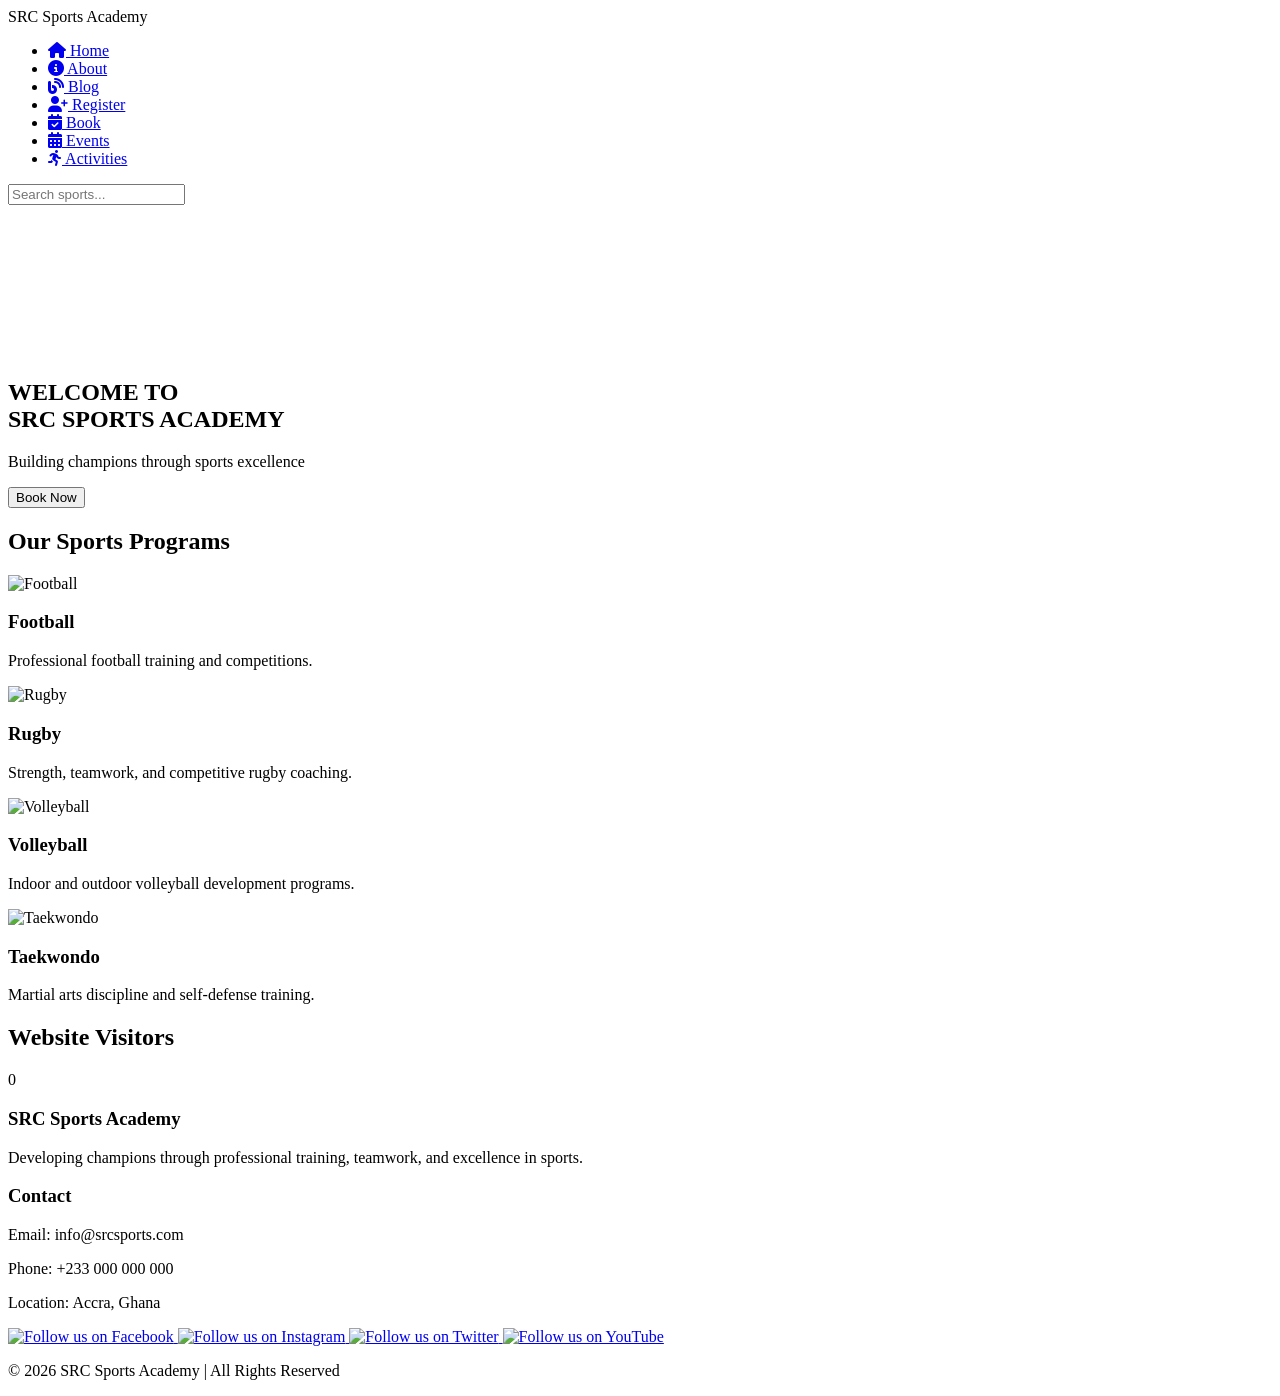
==== index.html @ ccc0e5b8 "Add files via upload" ====
<!DOCTYPE html>
<html lang="en">
<head>
    <meta charset="UTF-8">
    <meta name="viewport" content="width=device-width, initial-scale=1.0">
    <title>SRC Sports Academy</title>

    <!-- External CSS -->
   <link rel="stylesheet" href="../css/style.css">
   <script src="../js/Javascript.js"></script>
   <link rel="stylesheet" href="https://cdnjs.cloudflare.com/ajax/libs/font-awesome/6.5.1/css/all.min.css">
</head>
<body>

    <!-- NAVBAR -->
    <header>
        <nav class="navbar">
            <div class="logo">
                SRC Sports Academy
            </div>
            <ul class="nav-links" id="navLinks">
                <li><a href="index.html"><i class="fas fa-home"></i> Home</a></li>
                <li><a href="about.html"><i class="fas fa-info-circle"></i> About</a></li>
                <li><a href="blog.html"><i class="fas fa-blog"></i> Blog</a></li>
                <li><a href="register.html"><i class="fas fa-user-plus"></i> Register</a></li>
                <li><a href="book.html"><i class="fas fa-calendar-check"></i> Book</a></li>
                <li><a href="events.html"><i class="fas fa-calendar-alt"></i> Events</a></li>
                <li><a href="activities.html"><i class="fas fa-running"></i> Activities</a></li>
            </ul>
            <div class="search-box">
                <input type="text" id="searchInput" placeholder="Search sports...">
            </div>
        </nav>
    </header>
    
    <!-- HERO SECTION -->
    <section class="hero">
         <video autoplay muted loop class="hero-video">
        <source src="../images/sports-bg.mp4" type="video/mp4">
        Your browser does not support the video tag.
         </video>

         <!-- OVERLAY -->
         <div class="overlay"></div>

        <h1>
            WELCOME TO <br> SRC SPORTS ACADEMY
        </h1>
        <p>Building champions through sports excellence</p>
        <button>Book Now</button>
    </section>
<section class="sports-section">
    <h2 class="section-title">Our Sports Programs</h2>
    <div class="sports-container">
        <!-- CARD 1 -->
        <div class="sport-card">
            <img src="../images/football.jpg" alt="Football">
            <h3>Football</h3>
            <p>Professional football training and competitions.</p>
        </div>
        <!-- CARD 2 -->
        <div class="sport-card">
            <img src="../images/rugby.jpg" alt="Rugby">
            <h3>Rugby</h3>
            <p>Strength, teamwork, and competitive rugby coaching.</p>
        </div>
        <!-- CARD 3 -->
        <div class="sport-card">
            <img src="../images/volleyball.jpg" alt="Volleyball">
            <h3>Volleyball</h3>
            <p>Indoor and outdoor volleyball development programs.</p>
        </div>
        <!-- CARD 4 -->
        <div class="sport-card">
            <img src="../images/taekwondo.jpg" alt="Taekwondo">
            <h3>Taekwondo</h3>
            <p>Martial arts discipline and self-defense training.</p>
        </div>
    </div>
</section>

<section class="visitor-section">
    <h2>Website Visitors</h2>
    <p id="visitorCount">0</p>
</section>

    <!-- FOOTER -->
    <footer class="footer">
    <div class="footer-container">

        <!-- About -->
        <div class="footer-section">
            <h3>SRC Sports Academy</h3>
            <p>Developing champions through professional training, teamwork, and excellence in sports.</p>
        </div>

        <!-- Contact -->
        <div class="footer-section">
            <h3>Contact</h3>
            <p>Email: info@srcsports.com</p>
            <p>Phone: +233 000 000 000</p>
            <p>Location:  Accra, Ghana</p>
        </div>

    </div>
<div class="social-icons">
    <a href="#">
        <img src="../images/facebook.jpg" alt="Follow us on Facebook">
    </a>
    <a href="#">
        <img src="../images/instagram.jpg" alt="Follow us on Instagram">
    </a>
    <a href="#">
        <img src="../images/twitter.jpg" alt="Follow us on Twitter">
    </a>
    <a href="#">
        <img src="../images/youtube.jpg" alt="Follow us on YouTube">
    </a>
</div>
    <div class="footer-bottom">
        <p>© 2026 SRC Sports Academy | All Rights Reserved</p>
    </div>

</footer>
<script src="../js/script.js"></script>       
</html>
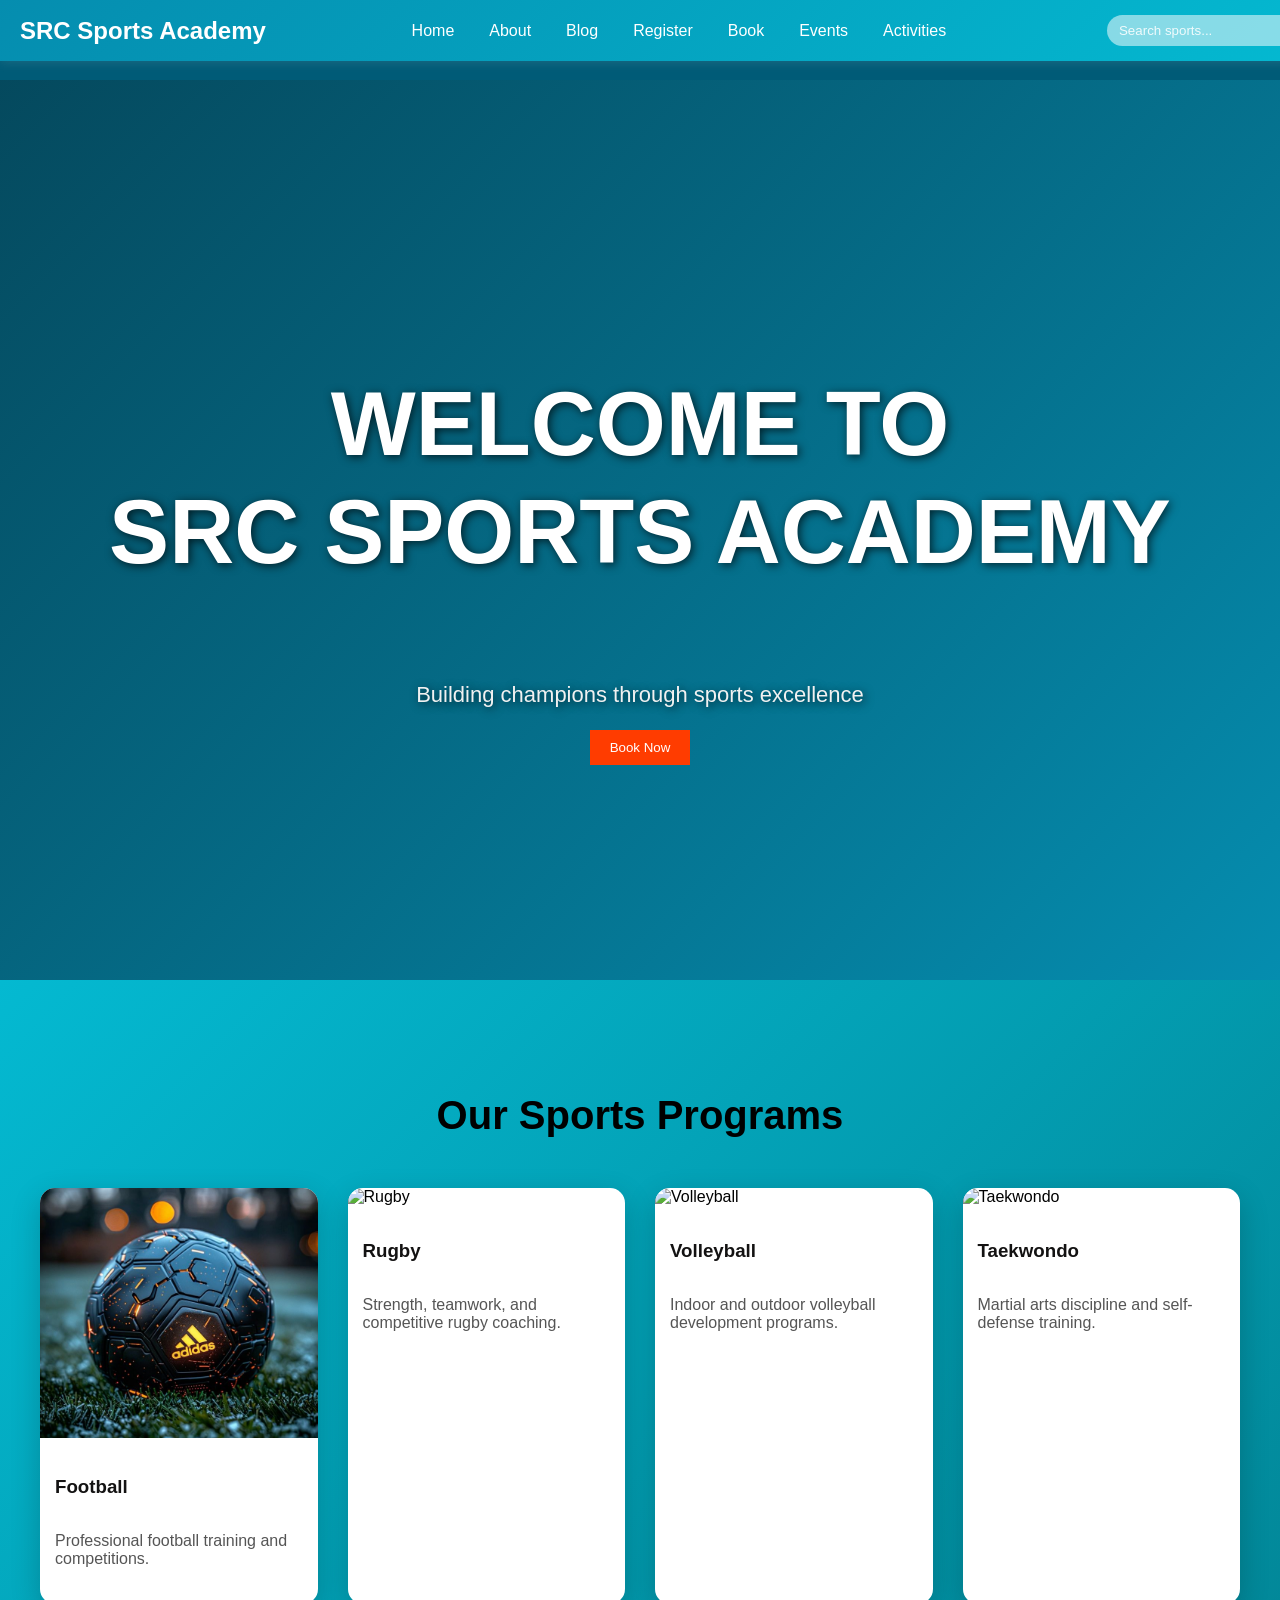
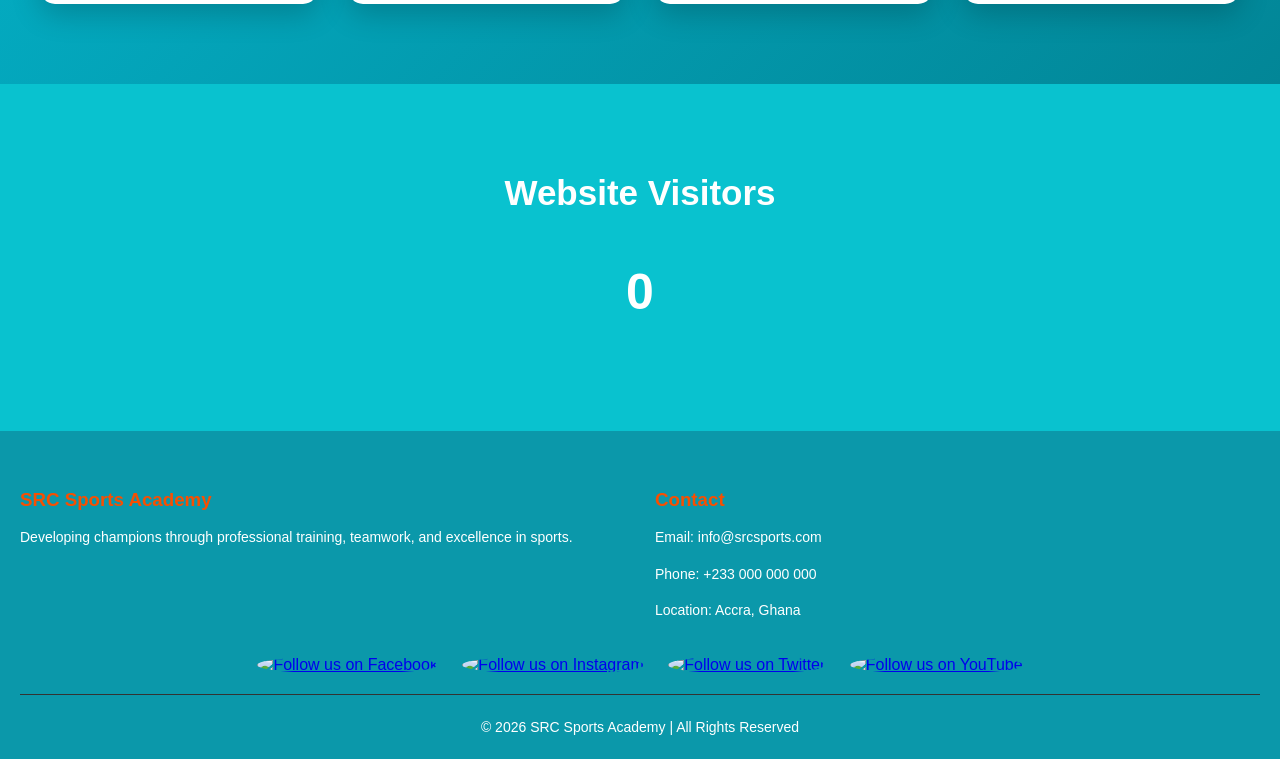
==== commit 0b4977d5: "Update index.html" ====
--- a/index.html
+++ b/index.html
@@ -8,7 +8,7 @@
     <!-- External CSS -->
    <link rel="stylesheet" href="../css/style.css">
    <script src="../js/Javascript.js"></script>
-   <link rel="stylesheet" href="https://cdnjs.cloudflare.com/ajax/libs/font-awesome/6.5.1/css/all.min.css">
+   <link rel="stylesheet" href="style.css">
 </head>
 <body>
 
@@ -54,7 +54,7 @@
     <div class="sports-container">
         <!-- CARD 1 -->
         <div class="sport-card">
-            <img src="../images/football.jpg" alt="Football">
+            <img src="football.jpg" alt="Football">
             <h3>Football</h3>
             <p>Professional football training and competitions.</p>
         </div>
@@ -123,4 +123,4 @@
 
 </footer>
 <script src="../js/script.js"></script>       
-</html> +</html> 
--- a/style.css
+++ b/style.css
@@ -0,0 +1,859 @@
+body {
+    margin: 0;
+    font-family: Arial, sans-serif;
+    background: #005b77;
+    padding-top: 80px; /* for fixed navbar */
+}
+
+/* HERO TEXT */
+.hero h1 {
+    color: white;          /* text color */
+    font-size: 90px;       /* make text big */
+    font-weight: 800;        /* bold text */
+    text-align: center;
+    position: relative;
+    z-index: 2;
+    line-height: 1.2;
+    text-shadow: 2px 2px 10px rgba(0,0,0,0.7);
+}
+
+.hero p {
+    color: #f1f1f1;
+    font-size: 22px;
+    text-align: center;
+    position: relative;
+    z-index: 2;
+    text-shadow: 2px 2px 10px rgba(0,0,0,0.7);
+}
+.hero {
+    display: flex;
+    flex-direction: column;
+    justify-content: center;
+    align-items: center;
+}
+
+/* NAVBAR */
+.navbar {
+    display: flex;
+    justify-content: space-between;
+    align-items: center;
+    background: linear-gradient(135deg, #058daf, #04b9d1);
+    color: white;
+    padding: 15px 20px;
+    position: fixed;
+    width: 100%;
+    top: 0;
+    z-index: 1000;
+    box-shadow: 0 2px 10px rgba(247, 242, 242, 0.1);
+}
+
+.logo {
+    font-size: 24px;
+    font-weight: bold;
+}
+
+.nav-links {
+    display: flex;
+    list-style: none;
+    margin: 0;
+    padding: 0;
+}
+
+.nav-links li {
+    margin: 0 15px;
+}
+
+.nav-links li a {
+    color: white;
+    text-decoration: none;
+    transition: 0.3s;
+}
+
+.nav-links li a:hover {
+    color: #ffdd00;
+}
+
+.nav-links li a i {
+    margin-right: 5px;
+}
+
+.search-box {
+    margin-left: 20px;
+}
+
+.search-box input {
+    padding: 8px 12px;
+    border: none;
+    border-radius: 20px;
+    outline: none;
+    background: rgba(255, 255, 255, 0.521);
+    color: white;
+}
+
+.search-box input::placeholder {
+    color: rgba(255, 255, 255, 0.87);
+}
+
+.hamburger {
+    display: none;
+    font-size: 24px;
+    cursor: pointer;
+}
+
+/* MOBILE */
+@media (max-width: 768px) {
+    .nav-links {
+        display: none;
+        flex-direction: column;
+        position: absolute;
+        top: 100%;
+        left: 0;
+        width: 100%;
+        background: #058daf93;
+        padding: 20px 0;
+    }
+
+    .nav-links.active {
+        display: flex;
+    }
+
+    .nav-links li {
+        margin: 10px 0;
+        text-align: center;
+    }
+
+    .search-box {
+        display: none;
+    }
+
+    .hamburger {
+        display: block;
+    }
+}
+
+button {
+    padding: 10px 20px;
+    border: none;
+    background: rgb(255, 60, 0);
+    color: white;
+    cursor: pointer;
+}
+
+/* FOOTER */
+.footer {
+    background: #0b98aa;
+    color: #fff;
+    padding: 40px 20px 10px;
+}
+
+.footer-container {
+    display: grid;
+    grid-template-columns: repeat(auto-fit, minmax(200px, 1fr));
+    gap: 30px;
+}
+
+.footer-section h3 {
+    margin-bottom: 15px;
+    color: #f74f01;
+}
+
+.footer-section p {
+    font-size: 14px;
+    line-height: 1.6;
+}
+
+.footer-section ul {
+    list-style: none;
+    padding: 0;
+}
+
+.footer-section ul li {
+    margin: 8px 0;
+}
+
+.footer-section ul li a {
+    text-decoration: none;
+    color: #ccc;
+    transition: 0.3s;
+}
+
+.footer-section ul li a:hover {
+    color: #ff4d4d;
+}
+
+.footer-bottom {
+    text-align: center;
+    border-top: 1px solid #333;
+    margin-top: 20px;
+    padding-top: 10px;
+    font-size: 14px;
+}
+
+/* HERO SECTION */
+.hero {
+    position: relative;
+    height: 100vh;
+    overflow: hidden;
+    text-align: center;   
+    background: linear-gradient(135deg, #111a1b46, #058daf);
+}
+
+/* Video */
+.hero-video {
+    position: absolute;
+    top: 50%;
+    left: 50%;
+    width: 100%;
+    height: 100%;
+    object-fit: cover;
+    transform: translate(-50%, -50%);
+    z-index: -1;
+}
+
+/* Overlay Content */
+.hero-content {
+    position: relative;
+    z-index: 1;
+    text-align: center;
+    color: white;
+    top: 50%;
+    transform: translateY(-50%);
+}
+
+.hero-content h1 {
+    font-size: 50px;
+    margin-bottom: 10px;
+}
+
+.hero-content p {
+    font-size: 20px;
+    margin-bottom: 20px;
+}
+
+/* CTA Button */
+.cta-btn {
+    padding: 12px 25px;
+    background: #ff3c3c;
+    color: rgb(255, 255, 255);
+    text-decoration: none;
+    border-radius: 5px;
+    transition: 0.3s;
+}
+
+.cta-btn:hover {
+    background: #e60000;
+}
+
+/* SPORTS SECTION */
+.sports-section {
+    padding: 80px 40px;
+    background: linear-gradient(135deg, #04b9d1, #028697);
+}
+
+.section-title {
+    text-align: center;
+    font-size: 40px;
+    margin-bottom: 50px;
+}
+
+/* GRID */
+.sports-container {
+    display: grid;
+    grid-template-columns: repeat(auto-fit, minmax(250px, 1fr));
+    gap: 30px;
+}
+
+/* CARD */
+.sport-card {
+    background: white;
+    border-radius: 15px;
+    overflow: hidden;
+    box-shadow: 0 10px 30px rgba(0,0,0,0.2);
+    transition: all 0.3s ease;
+}
+
+/* HOVER EFFECT */
+.sport-card:hover {
+    transform: translateY(-15px) scale(1.05);
+    box-shadow: 0 20px 40px rgba(0,0,0,0.3);
+}
+
+/* IMAGE */
+.sport-card img {
+    width: 100%;
+    height: 250px;
+    object-fit: cover;
+}
+
+/* TEXT */
+.sport-card h3 {
+    padding: 15px;
+    color: #131212;
+}
+
+.sport-card p {
+    padding: 0 15px 20px;
+    color: #555;
+}
+
+/* EVENTS */
+.events-section {
+  padding: 80px 40px;
+  background: linear-gradient(135deg, #028697, #04b9d1);
+  color: #fff;
+}
+
+.events-container {
+  display: grid;
+  grid-template-columns: repeat(auto-fit, minmax(280px, 1fr));
+  gap: 30px;
+}
+
+/* CARD */
+.event-card {
+  background: #ffffff;
+  padding: 30px;
+  border-radius: 15px;
+  border-left: 4px solid #ff3c3c;
+  box-shadow: 0 10px 30px rgba(0,0,0,0.2);
+  transition: all 0.3s ease;
+}
+
+.event-card:hover {
+  transform: translateY(-15px) scale(1.05);
+  box-shadow: 0 20px 40px rgba(0,0,0,0.3);
+}
+
+/* TEXT */
+.event-card h3 {
+  margin-bottom: 15px;
+  color: #ff3c3c;
+}
+
+.event-card p {
+  margin-bottom: 10px;
+  color: #000000;
+}
+
+/* BUTTON */
+.event-card button {
+  margin-top: 15px;
+  padding: 10px 20px;
+  border: none;
+  background: #ff3c3c;
+  color: #fff;
+  border-radius: 5px;
+  cursor: pointer;
+  transition: 0.3s;
+}
+
+.event-card button:hover {
+  background: #e60000;
+}
+/* BLOG SECTION */
+.blog-section {
+    padding: 80px 40px;
+    background: linear-gradient(135deg, #f5f5f5, #e0e0e0);
+}
+
+/* GRID */
+.blog-container {
+    display: grid;
+    grid-template-columns: repeat(auto-fit, minmax(300px, 1fr));
+    gap: 30px;
+}
+
+/* CARD */
+.blog-card {
+    background: white;
+    border-radius: 15px;
+    overflow: hidden;
+    box-shadow: 0 10px 30px rgba(0,0,0,0.2);
+    transition: all 0.3s ease;
+}
+
+/* HOVER */
+.blog-card:hover {
+    transform: translateY(-15px) scale(1.05);
+    box-shadow: 0 20px 40px rgba(0,0,0,0.3);
+}
+
+/* IMAGE */
+.blog-card img {
+    width: 100%;
+    height: 220px;
+    object-fit: cover;
+}
+
+/* CONTENT */
+.blog-content {
+    padding: 20px;
+}
+
+.blog-content h3 {
+    margin-bottom: 15px;
+}
+
+.blog-content p {
+    color: #555;
+    margin-bottom: 15px;
+}
+
+/* LINK */
+.blog-content a {
+    text-decoration: none;
+    color: #ff3c3c;
+    font-weight: bold;
+}
+/* REGISTER PAGE */
+.register-section {
+    padding: 120px 20px 80px;
+    background: #04b9d1;
+}
+
+/* CONTAINER */
+.register-container {
+    max-width: 500px;
+    margin: auto;
+    background: rgb(3, 123, 153);
+    padding: 40px;
+    border-radius: 10px;
+    box-shadow: 0 5px 20px rgba(255, 255, 255, 0.979);
+}
+
+/* TITLE */
+.register-container h1 {
+    text-align: center;
+    margin-bottom: 30px;
+}
+
+/* FORM GROUP */
+.form-group {
+    margin-bottom: 20px;
+}
+
+/* LABEL */
+.form-group label {
+    display: block;
+    margin-bottom: 8px;
+    font-weight: bold;
+}
+
+/* INPUT */
+.form-group input,
+.form-group select {
+    width: 100%;
+    padding: 12px;
+    border: 1px solid #ffffff;
+    border-radius: 5px;
+    outline: none;
+}
+
+/* CHECKBOX */
+.checkbox-group {
+    margin-bottom: 20px;
+}
+
+/* BUTTON */
+.register-container button {
+    width: 100%;
+    padding: 12px;
+    border: none;
+    background: #e60000;
+    color: white;
+    font-size: 16px;
+    border-radius: 5px;
+    cursor: pointer;
+    transition: 0.3s;
+}
+
+/* HOVER */
+.register-container button:hover {
+    background: #e60000;
+}
+/* BOOKING PAGE */
+.booking-section {
+    padding: 120px 20px 80px;
+    background: #04b9d1;
+}
+
+/* CONTAINER */
+.booking-container {
+    max-width: 500px;
+    margin: auto;
+    background: rgb(3, 123, 153);
+    padding: 40px;
+    border-radius: 10px;
+    box-shadow: 0 5px 20px rgba(219, 219, 219, 0.747);
+}
+    
+/* TITLE */
+.booking-container h1 {
+    text-align: center;
+    margin-bottom: 30px;
+}
+
+/* CAPTCHA */
+.captcha-box {
+    margin-bottom: 20px;
+}
+
+.captcha-box label {
+    display: block;
+    margin-bottom: 8px;
+    font-weight: bold;
+}
+
+.captcha-box input {
+    width: 100%;
+    padding: 12px;
+    border: 1px solid #acacac;
+    border-radius: 5px;
+}
+
+/* ABOUT HERO */
+.about-hero {
+    position: relative;
+    height: 70vh;
+    background: url('../IMAGES/about-image.jpg') center/cover no-repeat;
+}
+/* OVERLAY */
+.about-overlay {
+    position: absolute;
+    width: 100%;
+    height: 100%;
+    background: rgba(8, 161, 199, 0.658);
+}
+/* CONTENT */
+.about-content {
+    position: relative;
+    z-index: 2;
+    height: 100%;
+    display: flex;
+    flex-direction: column;
+    justify-content: center;
+    align-items: center;
+    text-align: center;
+    color: rgb(255, 255, 255);
+}
+
+.about-content h1 {
+    font-size: 50px;
+    margin-bottom: 15px;
+}
+
+.about-content p {
+    font-size: 20px;
+}
+
+/* ABOUT SECTION */
+.about-section {
+    padding: 80px 40px;
+    background: linear-gradient(135deg, #04b9d1, #058daf);
+}
+
+/* GRID */
+.about-container {
+    display: grid;
+    grid-template-columns: repeat(auto-fit, minmax(250px, 1fr));
+    gap: 30px;
+}
+
+/* CARD */
+.about-card {
+    background: rgb(255, 255, 255);
+    padding: 30px;
+    border-radius: 15px;
+    box-shadow: 0 10px 30px rgba(0,0,0,0.2);
+    transition: all 0.3s ease;
+}
+
+/* HOVER */
+.about-card:hover {
+    transform: translateY(-15px) scale(1.05);
+    box-shadow: 0 20px 40px rgba(0,0,0,0.3);
+}
+
+/* TITLE */
+.about-card h2 {
+    margin-bottom: 15px;
+    color: #ff3c3c;
+}
+
+/* TEAM SECTION */
+.team {
+    padding: 80px 40px;
+    background: linear-gradient(135deg, #058daf, #04b9d1);
+    color: #fff;
+}
+
+.team h2 {
+    text-align: center;
+    font-size: 40px;
+    margin-bottom: 50px;
+    color: #ffffff;
+}
+
+/* GRID */
+.team-container {
+    display: grid;
+    grid-template-columns: repeat(auto-fit, minmax(250px, 1fr));
+    gap: 19px;
+}
+
+/* CARD */
+.team-card {
+    background: #ffffff;
+    border-radius: 30px;
+    overflow: hidden;
+    box-shadow: 0 10px 30px rgba(0,0,0,0.2);
+    transition: all 0.3s ease;
+    text-align: center;
+}
+
+/* HOVER EFFECT */
+.team-card:hover {
+    transform: translateY(-15px) scale(1.05);
+    box-shadow: 0 20px 40px rgba(0,0,0,0.3);
+}
+
+/* IMAGE */
+.team-card img {
+    width: 100%;
+    height: 650px;
+    object-fit: cover;
+}
+
+/* TEXT */
+.team-card h3 {
+    padding: 15px;
+    color: #111;
+    margin: 0;
+}
+
+.team-card p {
+    padding: 0 15px 20px;
+    color: #555;
+    margin: 0;
+}
+
+/* ACTIVITIES HERO */
+.activities-hero {
+    position: relative;
+    height: 70vh;
+    background: url('../IMAGES/wrestling.jpg') center/cover no-repeat;
+}
+
+/* OVERLAY */
+.activities-overlay {
+    position: absolute;
+    width: 100%;
+    height: 100%;
+    background: rgba(4, 168, 190, 0.822);
+}
+
+/* CONTENT */
+.activities-content {
+    position: relative;
+    z-index: 2;
+    height: 100%;
+    display: flex;
+    flex-direction: column;
+    justify-content: center;
+    align-items: center;
+    text-align: center;
+    color: white;
+}
+
+/* SECTION */
+.activities-section {
+    padding: 80px 40px;
+    background: linear-gradient(135deg, #03a5b0, #058daf);
+}
+
+/* GRID */
+.activities-container {
+    display: grid;
+    grid-template-columns: repeat(auto-fit, minmax(250px, 1fr));
+    gap: 30px;
+}
+
+/* CARD */
+.activity-card {
+    background: rgb(9, 152, 177);
+    border-radius: 15px;
+    overflow: hidden;
+    box-shadow: 0 10px 30px rgba(99, 98, 98, 0.486);
+    transition: all 0.3s ease;
+}
+
+/* HOVER */
+.activity-card:hover {
+    transform: translateY(-15px) scale(1.05);
+    box-shadow: 0 20px 40px rgba(0,0,0,0.3);
+}
+
+/* IMAGE */
+.activity-card img {
+    width: 100%;
+    height: 250px;
+    object-fit: cover;
+}
+
+/* TEXT */
+.activity-card h2 {
+    padding: 15px;
+    color: #ff3c3c;
+}
+
+.activity-card p {
+    padding: 0 15px 20px;
+}
+
+/* FAQ */
+.faq-section {
+    padding: 80px 40px;
+    background: rgb(4, 169, 190);
+}
+
+.faq-container {
+    max-width: 800px;
+    margin: auto;
+}
+
+.faq-item {
+    margin-bottom: 20px;
+}
+
+/* QUESTION */
+.faq-question {
+    width: 100%;
+    padding: 15px;
+    background: #cc1a02;
+    color: white;
+    border: none;
+    text-align: left;
+    cursor: pointer;
+    font-size: 18px;
+}
+
+/* ANSWER */
+.faq-answer {
+    display: none;
+    background: rgb(4, 169, 190);
+    padding: 15px;
+}
+
+/* VISITOR COUNTER */
+.visitor-section {
+    padding: 60px 20px;
+    text-align: center;
+    background: #09c2cf;
+    color: white;
+}
+
+.visitor-section h2 {
+    font-size: 35px;
+    margin-bottom: 10px;
+}
+
+.visitor-section p {
+    font-size: 50px;
+    font-weight: bold;
+}
+
+/* SOCIAL ICONS */
+.social-icons {
+    text-align: center;
+    margin-top: 20px;
+}
+
+.social-icons a {
+    display: inline-block;
+    margin: 0 10px;
+    transition: 0.3s;
+}
+
+/* IMAGE */
+.social-icons img {
+    width: 45px;
+    height: 45px;
+    border-radius: 50%;
+    object-fit: cover;
+}
+
+/* HOVER */
+.social-icons a:hover {
+    transform: translateY(-5px) scale(1.1);
+}
+
+/* SCROLL REVEAL */
+.reveal {
+    position: relative;
+    transform: translateY(100px);
+    opacity: 0;
+    transition: all 1s ease;
+}
+
+/* ACTIVE */
+.reveal.active {
+    transform: translateY(0);
+    opacity: 1;
+}
+
+/* MOBILE RESPONSIVENESS */
+@media(max-width: 768px){
+
+    /* NAVBAR */
+    .navbar {
+        padding: 15px 20px;
+    }
+
+    .logo {
+        font-size: 18px;
+    }
+
+    /* HERO TEXT */
+    .hero-content h1 {
+        font-size: 35px;
+    }
+
+    .hero-content p {
+        font-size: 18px;
+    }
+
+    /* SECTION TITLES */
+    .section-title {
+        font-size: 30px;
+    }
+
+    /* SPORTS SECTION */
+    .sports-section,
+    .events-section,
+    .blog-section,
+    .activities-section,
+    .faq-section,
+    .about-section {
+        padding: 60px 20px;
+    }
+
+    /* CARDS */
+    .sport-card img,
+    .activity-card img,
+    .blog-card img {
+        height: 200px;
+    }
+
+    /* ABOUT TEXT */
+    .about-content h1 {
+        font-size: 35px;
+    }
+    .about-content p {
+        font-size: 18px;
+    }
+
+    /* FOOTER */
+    .footer-container {
+        text-align: center;
+    }
+}
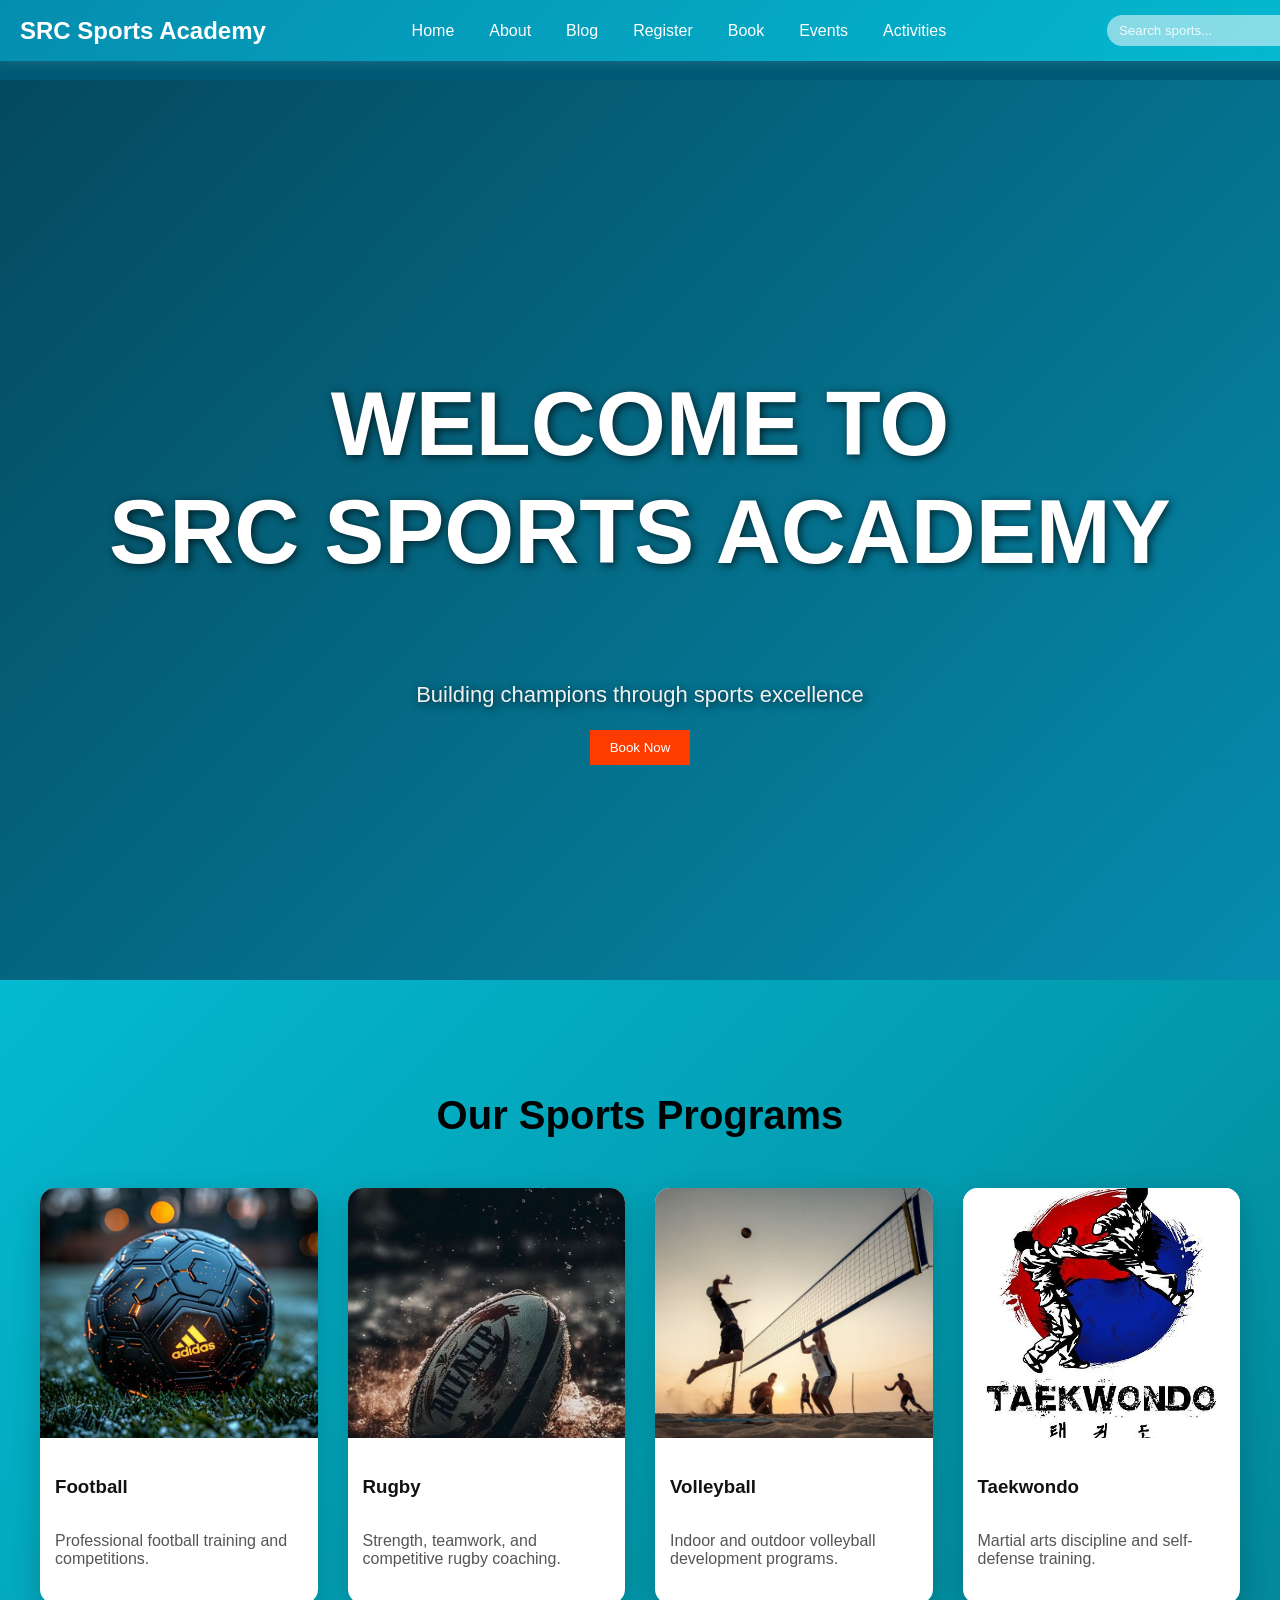
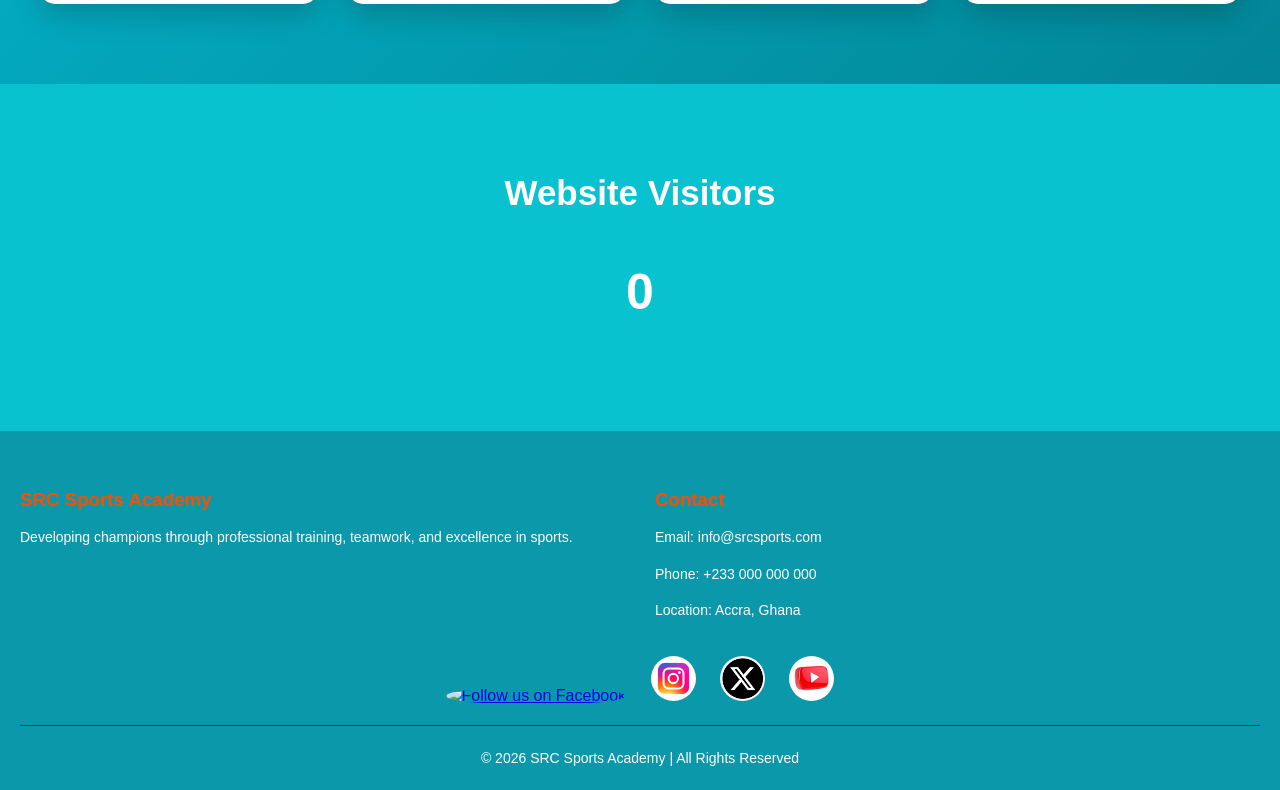
==== commit 24e0a576: "Fix HTML structure and update script references" ====
--- a/index.html
+++ b/index.html
@@ -7,7 +7,7 @@
 
     <!-- External CSS -->
    <link rel="stylesheet" href="../css/style.css">
-   <script src="../js/Javascript.js"></script>
+   <script src="Javascript.js"></script>
    <link rel="stylesheet" href="style.css">
 </head>
 <body>
@@ -36,7 +36,7 @@
     <!-- HERO SECTION -->
     <section class="hero">
          <video autoplay muted loop class="hero-video">
-        <source src="../images/sports-bg.mp4" type="video/mp4">
+        <source src="sports-bg.mp4" type="video/mp4">
         Your browser does not support the video tag.
          </video>
 
@@ -60,19 +60,19 @@
         </div>
         <!-- CARD 2 -->
         <div class="sport-card">
-            <img src="../images/rugby.jpg" alt="Rugby">
+            <img src="rugby.jpg" alt="Rugby">
             <h3>Rugby</h3>
             <p>Strength, teamwork, and competitive rugby coaching.</p>
         </div>
         <!-- CARD 3 -->
         <div class="sport-card">
-            <img src="../images/volleyball.jpg" alt="Volleyball">
+            <img src="volleyball.jpg" alt="Volleyball">
             <h3>Volleyball</h3>
             <p>Indoor and outdoor volleyball development programs.</p>
         </div>
         <!-- CARD 4 -->
         <div class="sport-card">
-            <img src="../images/taekwondo.jpg" alt="Taekwondo">
+            <img src="taekwondo.jpg" alt="Taekwondo">
             <h3>Taekwondo</h3>
             <p>Martial arts discipline and self-defense training.</p>
         </div>
@@ -108,13 +108,13 @@
         <img src="../images/facebook.jpg" alt="Follow us on Facebook">
     </a>
     <a href="#">
-        <img src="../images/instagram.jpg" alt="Follow us on Instagram">
+        <img src="instagram.jpg" alt="Follow us on Instagram">
     </a>
     <a href="#">
-        <img src="../images/twitter.jpg" alt="Follow us on Twitter">
+        <img src="twitter.jpg" alt="Follow us on Twitter">
     </a>
     <a href="#">
-        <img src="../images/youtube.jpg" alt="Follow us on YouTube">
+        <img src="youtube.jpg" alt="Follow us on YouTube">
     </a>
 </div>
     <div class="footer-bottom">
@@ -122,5 +122,5 @@
     </div>
 
 </footer>
-<script src="../js/script.js"></script>       
+<script src="script.js"></script>       
 </html> 
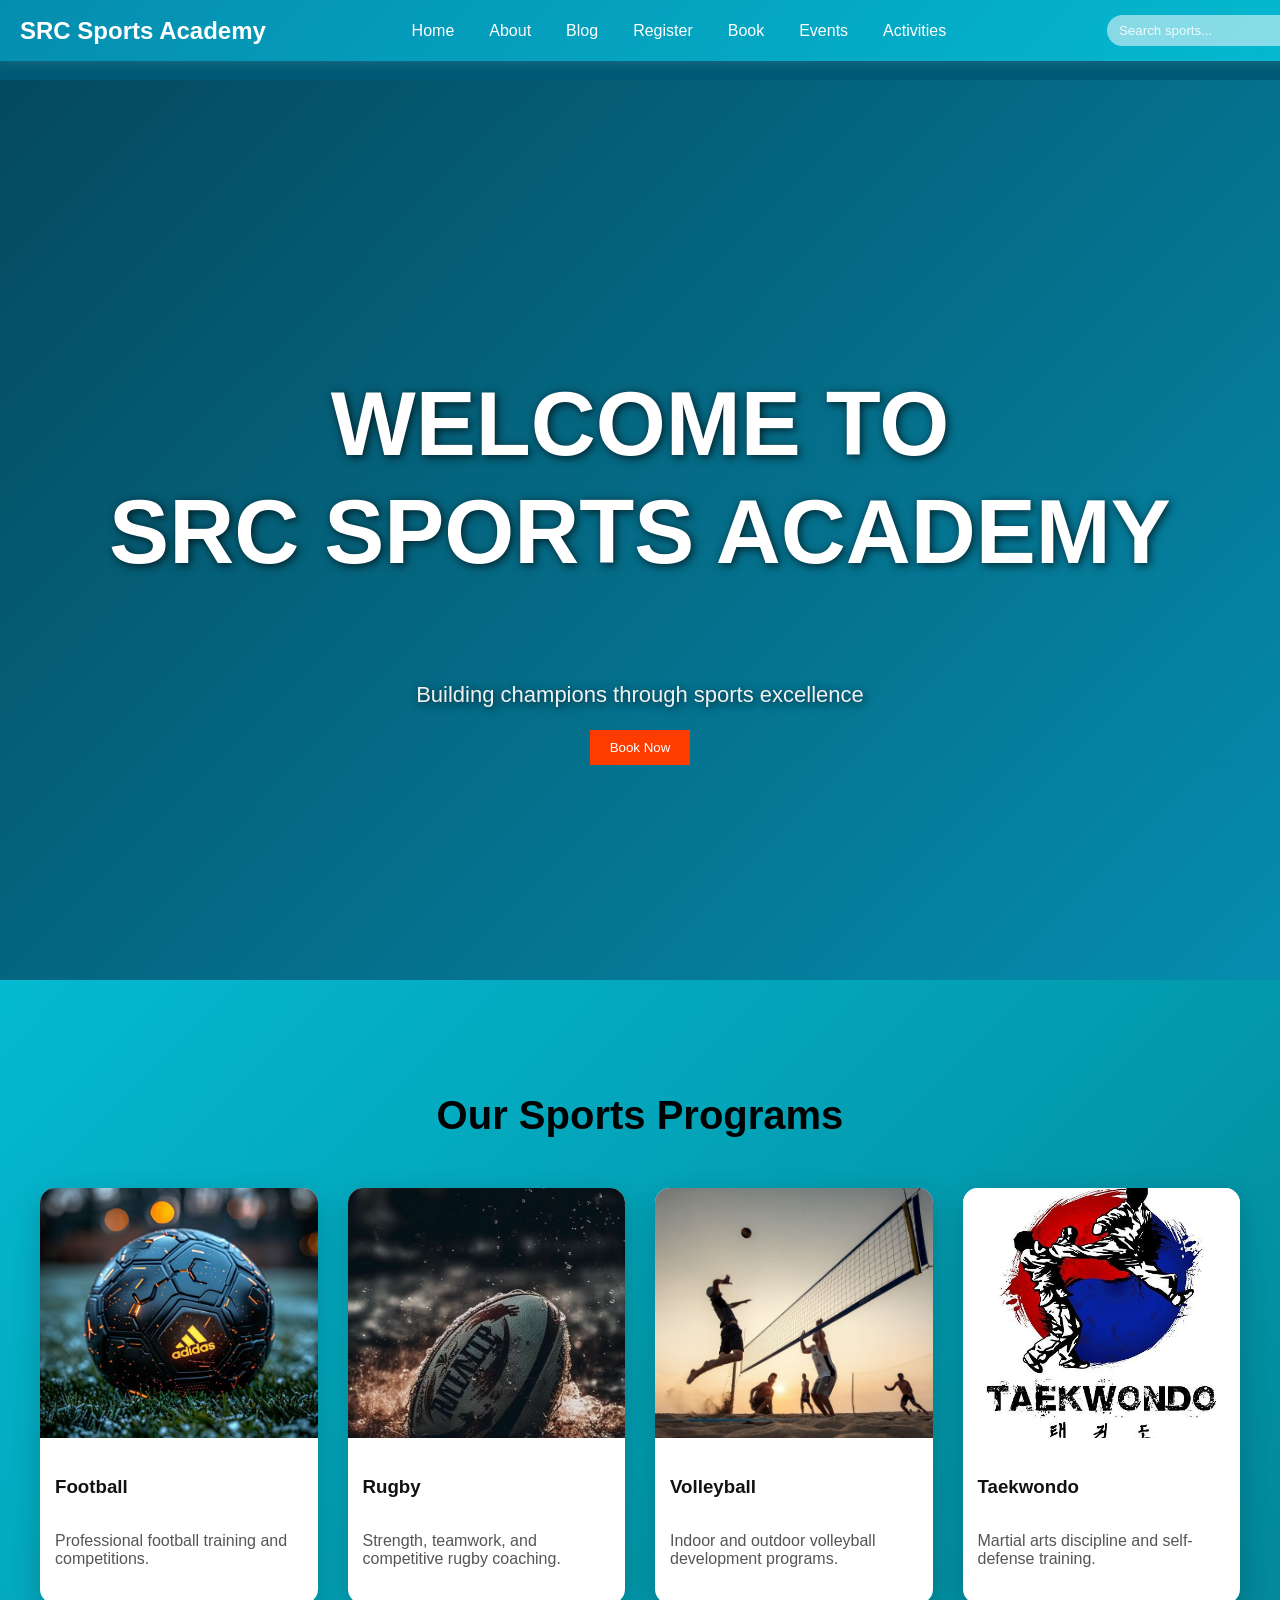
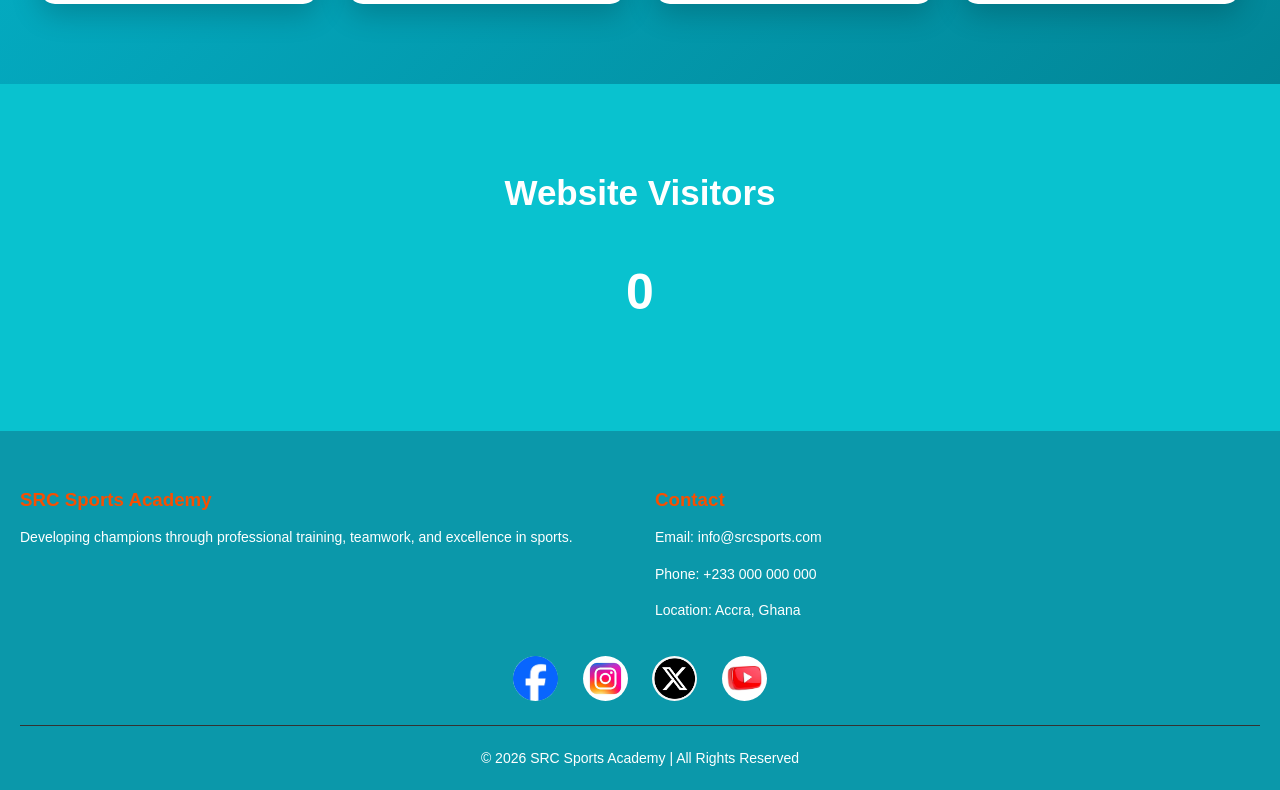
==== commit 81a94052: "Fix HTML encoding issues in index.html" ====
--- a/index.html
+++ b/index.html
@@ -6,7 +6,7 @@
     <title>SRC Sports Academy</title>
 
     <!-- External CSS -->
-   <link rel="stylesheet" href="../css/style.css">
+   <link rel="stylesheet" href="style.css">
    <script src="Javascript.js"></script>
    <link rel="stylesheet" href="style.css">
 </head>
@@ -105,7 +105,7 @@
     </div>
 <div class="social-icons">
     <a href="#">
-        <img src="../images/facebook.jpg" alt="Follow us on Facebook">
+        <img src="facebook.jpg" alt="Follow us on Facebook">
     </a>
     <a href="#">
         <img src="instagram.jpg" alt="Follow us on Instagram">
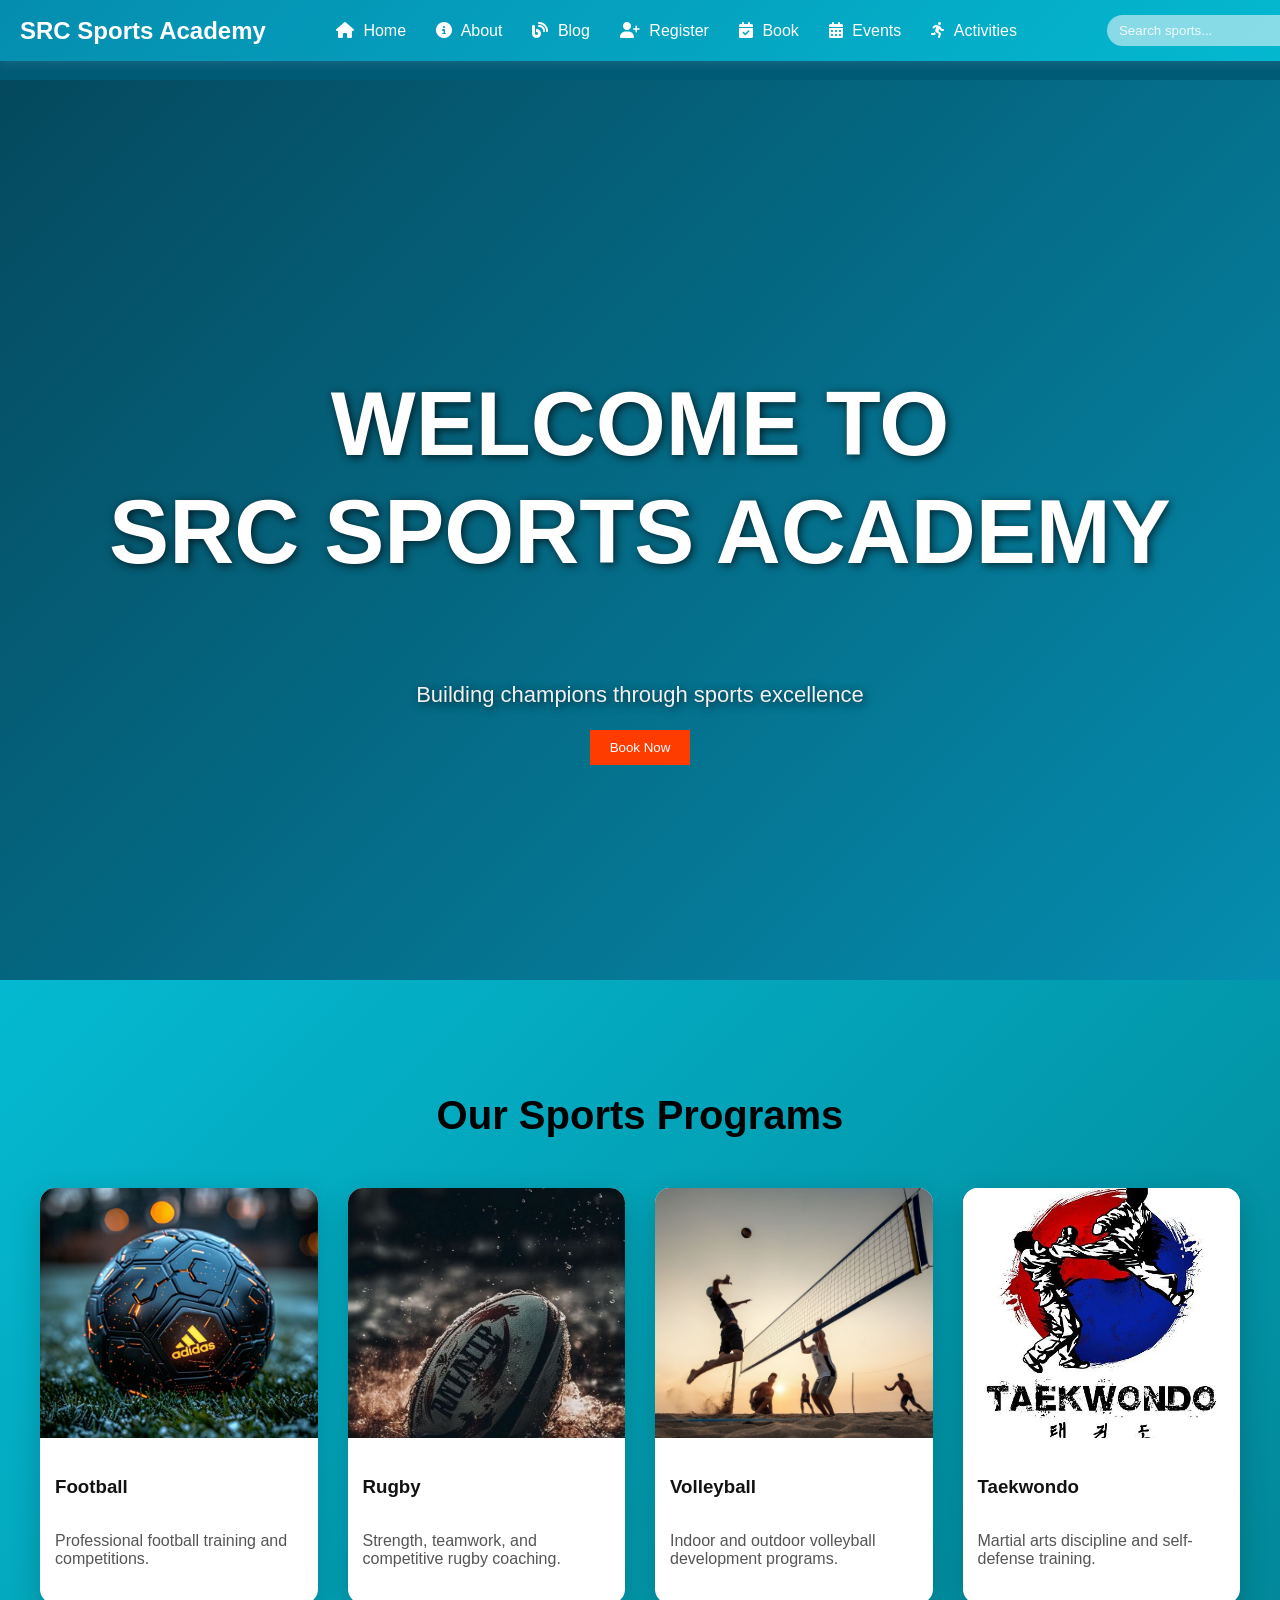
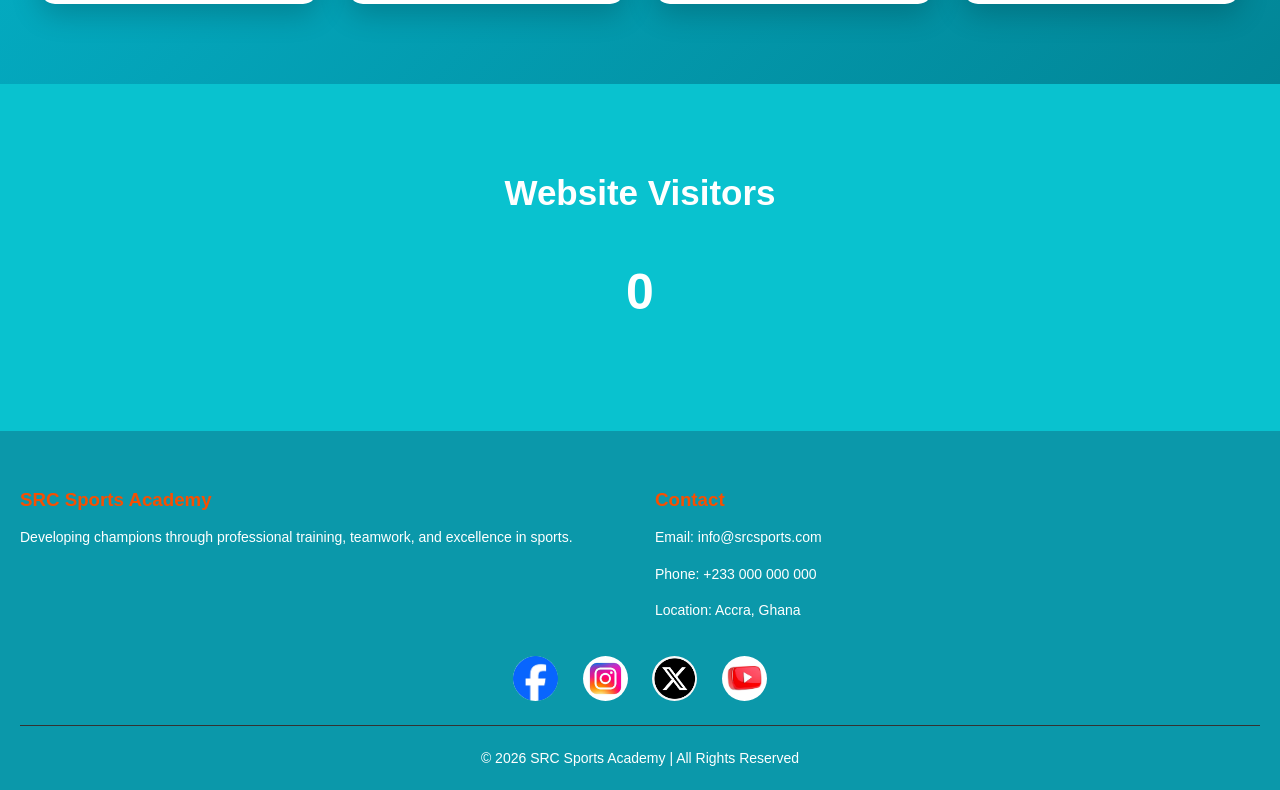
==== commit 97eea651: "Update index.html" ====
--- a/index.html
+++ b/index.html
@@ -8,7 +8,7 @@
     <!-- External CSS -->
    <link rel="stylesheet" href="style.css">
    <script src="Javascript.js"></script>
-   <link rel="stylesheet" href="style.css">
+     <link rel="stylesheet" href="https://cdnjs.cloudflare.com/ajax/libs/font-awesome/6.5.1/css/all.min.css">
 </head>
 <body>
 
